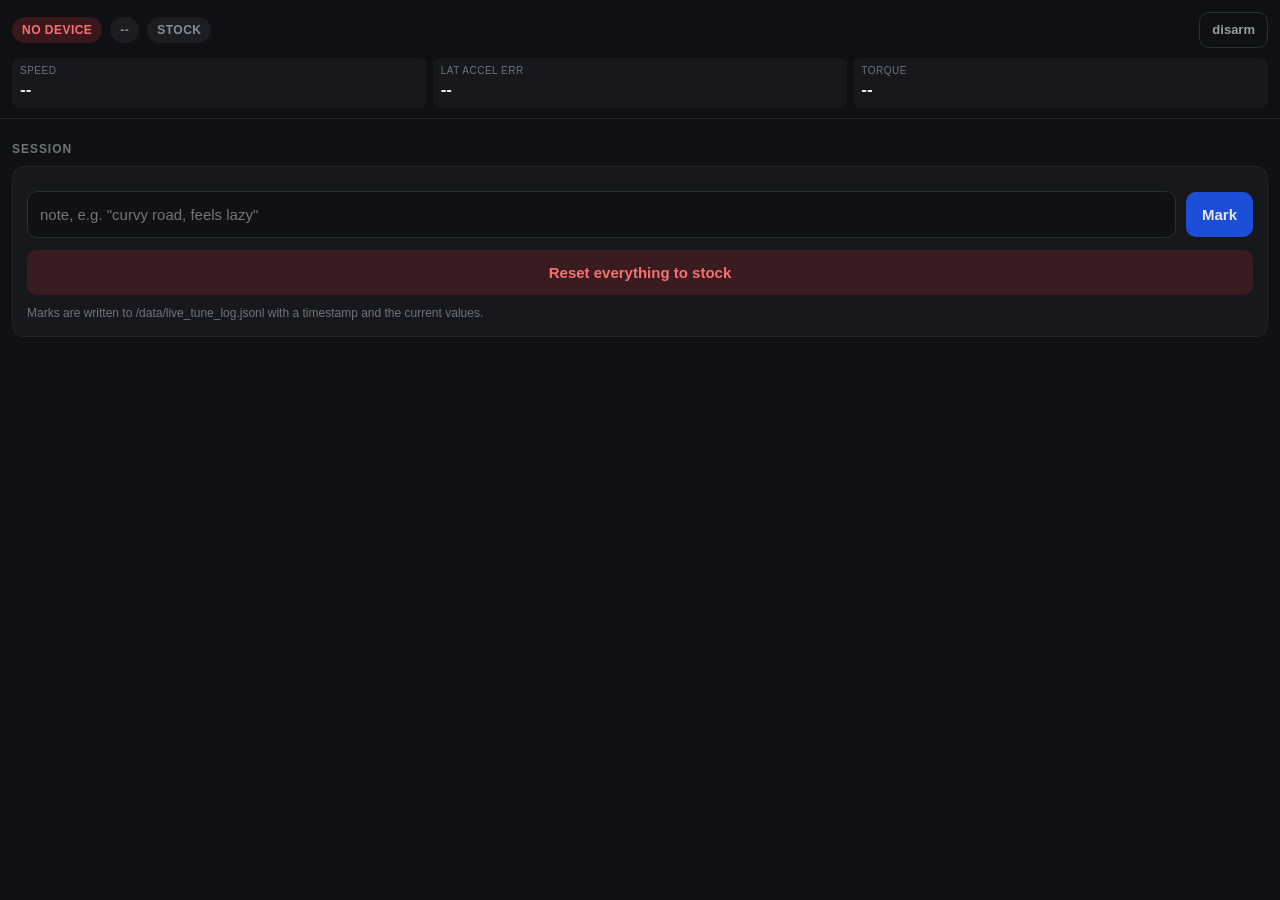
==== selfdrive/livetuned/index.html @ ad7f8e39 "tune server" ====
<!DOCTYPE html>
<html lang="en">
<head>
<meta charset="utf-8">
<meta name="viewport" content="width=device-width, initial-scale=1, viewport-fit=cover">
<meta name="theme-color" content="#101114">
<title>lat tune</title>
<style>
  * { box-sizing: border-box; -webkit-tap-highlight-color: transparent; }
  body {
    margin: 0; padding: 0 12px calc(24px + env(safe-area-inset-bottom));
    background: #101114; color: #e8e8ea;
    font: 15px/1.4 -apple-system, BlinkMacSystemFont, "Segoe UI", Roboto, sans-serif;
    -webkit-text-size-adjust: 100%;
  }
  header {
    position: sticky; top: 0; z-index: 10;
    background: rgba(16,17,20,.96); backdrop-filter: blur(8px);
    padding: 12px 0 10px; margin: 0 -12px 12px; padding-left: 12px; padding-right: 12px;
    border-bottom: 1px solid #26272c;
  }
  .statusrow { display: flex; gap: 8px; align-items: center; flex-wrap: wrap; }
  .pill {
    font-size: 12px; font-weight: 600; letter-spacing: .04em; text-transform: uppercase;
    padding: 5px 10px; border-radius: 999px; background: #1c1d22; color: #8b8d96;
  }
  .pill.on  { background: #14361f; color: #4ade80; }
  .pill.off { background: #38181b; color: #f87171; }
  .pill.warn{ background: #3a2e10; color: #fbbf24; }
  .metrics {
    display: grid; grid-template-columns: repeat(3, 1fr); gap: 6px; margin-top: 10px;
  }
  .metric { background: #17181d; border-radius: 8px; padding: 6px 8px; }
  .metric .k { font-size: 10px; color: #71737c; text-transform: uppercase; letter-spacing: .05em; }
  .metric .v { font-size: 17px; font-weight: 650; font-variant-numeric: tabular-nums; }

  h2 {
    font-size: 12px; text-transform: uppercase; letter-spacing: .08em;
    color: #71737c; margin: 22px 0 8px;
  }
  .knob {
    background: #17181d; border: 1px solid #23242a; border-radius: 12px;
    padding: 12px 14px 14px; margin-bottom: 10px;
  }
  .knob.modified { border-color: #3b6ea5; }
  .knob .top { display: flex; justify-content: space-between; align-items: baseline; gap: 10px; }
  .knob .label { font-weight: 600; font-size: 15px; }
  .knob .val { font-size: 26px; font-weight: 700; font-variant-numeric: tabular-nums; }
  .knob .stock { font-size: 11px; color: #71737c; margin-top: 2px; }
  .knob .desc { font-size: 12px; color: #71737c; margin-top: 6px; }

  .row { display: flex; align-items: center; gap: 10px; margin-top: 12px; }
  button {
    font: inherit; color: #e8e8ea; background: #23242b; border: none;
    border-radius: 10px; padding: 12px 16px; font-weight: 600; cursor: pointer;
  }
  button:active { background: #34363f; }
  .step {
    flex: 0 0 62px; height: 52px; font-size: 24px; font-weight: 700;
  }
  input[type=range] {
    flex: 1; -webkit-appearance: none; appearance: none; height: 52px;
    background: transparent; margin: 0;
  }
  input[type=range]::-webkit-slider-runnable-track {
    height: 8px; border-radius: 4px; background: #2c2e36;
  }
  input[type=range]::-webkit-slider-thumb {
    -webkit-appearance: none; appearance: none;
    width: 34px; height: 34px; border-radius: 50%; background: #e8e8ea;
    margin-top: -13px; box-shadow: 0 1px 4px rgba(0,0,0,.5);
  }
  input[type=range]::-moz-range-track { height: 8px; border-radius: 4px; background: #2c2e36; }
  input[type=range]::-moz-range-thumb {
    width: 34px; height: 34px; border: none; border-radius: 50%; background: #e8e8ea;
  }
  input[type=text] {
    flex: 1; font: inherit; padding: 12px; border-radius: 10px;
    border: 1px solid #2c2e36; background: #101114; color: #e8e8ea;
  }
  .wide { flex: 1; }
  .danger { background: #3a1c20; color: #f87171; }
  .primary { background: #1d4ed8; }
  .ghost { background: transparent; border: 1px solid #2c2e36; color: #9a9ca4; font-size: 13px; padding: 8px 12px; }
  #toast {
    position: fixed; left: 50%; bottom: calc(20px + env(safe-area-inset-bottom));
    transform: translateX(-50%) translateY(20px);
    background: #e8e8ea; color: #101114; font-weight: 600;
    padding: 10px 18px; border-radius: 999px; opacity: 0;
    transition: opacity .2s, transform .2s; pointer-events: none; z-index: 20;
  }
  #toast.show { opacity: 1; transform: translateX(-50%) translateY(0); }
</style>
</head>
<body>

<header>
  <div class="statusrow">
    <span class="pill" id="p-conn">connecting</span>
    <span class="pill" id="p-eng">--</span>
    <span class="pill" id="p-tune">stock</span>
    <button class="ghost" id="btn-arm" style="margin-left:auto">disarm</button>
  </div>
  <div class="metrics">
    <div class="metric"><div class="k">speed</div><div class="v" id="m-speed">--</div></div>
    <div class="metric"><div class="k">lat accel err</div><div class="v" id="m-err">--</div></div>
    <div class="metric"><div class="k">torque</div><div class="v" id="m-out">--</div></div>
  </div>
</header>

<main id="knobs"></main>

<h2>session</h2>
<div class="knob">
  <div class="row">
    <input type="text" id="note" placeholder="note, e.g. &quot;curvy road, feels lazy&quot;">
    <button class="primary" id="btn-snap">Mark</button>
  </div>
  <div class="row">
    <button class="danger wide" id="btn-reset">Reset everything to stock</button>
  </div>
  <div class="desc" style="font-size:12px;color:#71737c;margin-top:10px">
    Marks are written to /data/live_tune_log.jsonl with a timestamp and the current values.
  </div>
</div>

<div id="toast"></div>

<script>
"use strict";

var GROUPS = { torque: "torque", pid: "pid gains", plan: "planner / lookahead" };

var knobs = [], defaults = {}, values = {}, enabled = false;
var dragging = null;      // key currently being dragged, so polling can't yank the slider
var pendingUntil = 0;     // ignore server values briefly after a local write

function toast(msg) {
  var t = document.getElementById("toast");
  t.textContent = msg;
  t.classList.add("show");
  clearTimeout(t._timer);
  t._timer = setTimeout(function () { t.classList.remove("show"); }, 1400);
}

function decimals(step) {
  var s = String(step);
  return s.indexOf(".") < 0 ? 0 : s.length - s.indexOf(".") - 1;
}

function fmt(knob, v) {
  return Number(v).toFixed(decimals(knob.step)) + (knob.unit ? " " + knob.unit : "");
}

function effective(knob) {
  if (knob.key in values) return values[knob.key];
  if (knob.key in defaults) return defaults[knob.key];
  return (knob.min + knob.max) / 2;
}

function build() {
  var main = document.getElementById("knobs");
  main.innerHTML = "";
  var seen = {};

  knobs.forEach(function (knob) {
    if (!seen[knob.group]) {
      seen[knob.group] = true;
      var h = document.createElement("h2");
      h.textContent = GROUPS[knob.group] || knob.group;
      main.appendChild(h);
    }

    var el = document.createElement("div");
    el.className = "knob";
    el.id = "knob-" + knob.key;
    el.innerHTML =
      '<div class="top"><div><div class="label"></div><div class="stock"></div></div>' +
      '<div class="val"></div></div>' +
      '<div class="row"><button class="step" data-dir="-1">&minus;</button>' +
      '<input type="range"><button class="step" data-dir="1">+</button></div>' +
      '<div class="desc"></div>';
    el.querySelector(".label").textContent = knob.label;
    el.querySelector(".desc").textContent = knob.desc;

    var slider = el.querySelector("input");
    slider.min = knob.min; slider.max = knob.max; slider.step = knob.step;

    slider.addEventListener("input", function () {
      dragging = knob.key;
      values[knob.key] = parseFloat(slider.value);
      render();
    });
    var commit = function () {
      if (dragging !== knob.key) return;
      dragging = null;
      send(knob.key, parseFloat(slider.value));
    };
    slider.addEventListener("change", commit);
    slider.addEventListener("pointerup", commit);
    slider.addEventListener("touchend", commit);

    el.querySelectorAll(".step").forEach(function (btn) {
      btn.addEventListener("click", function () {
        var dir = parseFloat(btn.dataset.dir);
        var next = effective(knob) + dir * knob.step;
        next = Math.min(knob.max, Math.max(knob.min, next));
        // step is often fractional, so round away accumulated float error
        next = parseFloat(next.toFixed(decimals(knob.step) + 2));
        values[knob.key] = next;
        render();
        send(knob.key, next);
      });
    });

    main.appendChild(el);
  });
}

function render() {
  var modified = 0;
  knobs.forEach(function (knob) {
    var el = document.getElementById("knob-" + knob.key);
    if (!el) return;
    var v = effective(knob);
    el.querySelector(".val").textContent = fmt(knob, v);
    if (dragging !== knob.key) el.querySelector("input").value = v;

    var isMod = knob.key in values;
    if (isMod) modified++;
    el.classList.toggle("modified", isMod);

    var stock = el.querySelector(".stock");
    if (knob.key in defaults) {
      var d = defaults[knob.key];
      var delta = v - d;
      stock.textContent = "stock " + fmt(knob, d) +
        (isMod && Math.abs(delta) > 1e-9 ? "  (" + (delta > 0 ? "+" : "") + delta.toFixed(decimals(knob.step)) + ")" : "");
    } else {
      stock.textContent = "";
    }
  });

  var pt = document.getElementById("p-tune");
  if (!enabled || modified === 0) {
    pt.textContent = "stock"; pt.className = "pill";
  } else {
    pt.textContent = modified + " live"; pt.className = "pill warn";
  }
  document.getElementById("btn-arm").textContent = enabled ? "disarm" : "arm";
}

function renderStatus(s) {
  var pc = document.getElementById("p-conn");
  pc.textContent = s.alive ? "onroad" : "offroad";
  pc.className = "pill " + (s.alive ? "on" : "");

  var pe = document.getElementById("p-eng");
  if (!s.alive) { pe.textContent = "--"; pe.className = "pill"; }
  else if (s.active) { pe.textContent = "engaged"; pe.className = "pill on"; }
  else { pe.textContent = "not engaged"; pe.className = "pill off"; }

  var m = function (id, v) { document.getElementById(id).textContent = v; };
  m("m-speed", s.vEgoMph === undefined ? "--" : s.vEgoMph + " mph");
  m("m-err", s.latAccelError === undefined ? "--" : s.latAccelError.toFixed(2));
  m("m-out", s.output === undefined ? "--" : (s.saturated ? "SAT" : s.output.toFixed(2)));
}

function apply(data, fromWrite) {
  var first = knobs.length === 0;
  knobs = data.knobs;
  defaults = data.defaults || {};
  enabled = data.enabled;
  // don't stomp what the user is touching right now
  if (fromWrite || (dragging === null && Date.now() > pendingUntil)) {
    var held = dragging !== null && dragging in values ? values[dragging] : undefined;
    values = data.values || {};
    if (held !== undefined) values[dragging] = held;
  }
  if (first) build();
  render();
  renderStatus(data.status || {});
}

function post(path, body, ok) {
  pendingUntil = Date.now() + 1000;
  fetch(path, { method: "POST", body: JSON.stringify(body || {}) })
    .then(function (r) { return r.json(); })
    .then(function (d) { apply(d, true); if (ok) ok(); })
    .catch(function () { toast("lost connection"); });
}

function send(key, value) {
  post("/api/set", { key: key, value: value });
}

function poll() {
  fetch("/api/state")
    .then(function (r) { return r.json(); })
    .then(function (d) { apply(d, false); })
    .catch(function () {
      document.getElementById("p-conn").textContent = "no device";
      document.getElementById("p-conn").className = "pill off";
    });
}

document.getElementById("btn-arm").addEventListener("click", function () {
  post("/api/enabled", { enabled: !enabled }, function () {
    toast(enabled ? "live tune armed" : "back to stock");
  });
});

document.getElementById("btn-reset").addEventListener("click", function () {
  if (!confirm("Clear all overrides and go back to the car's stock tune?")) return;
  post("/api/reset", {}, function () { toast("reset to stock"); });
});

document.getElementById("btn-snap").addEventListener("click", function () {
  var note = document.getElementById("note");
  post("/api/snapshot", { note: note.value }, function () {
    note.value = "";
    note.blur();
    toast("marked");
  });
});

poll();
setInterval(function () { if (!document.hidden) poll(); }, 1000);
</script>
</body>
</html>
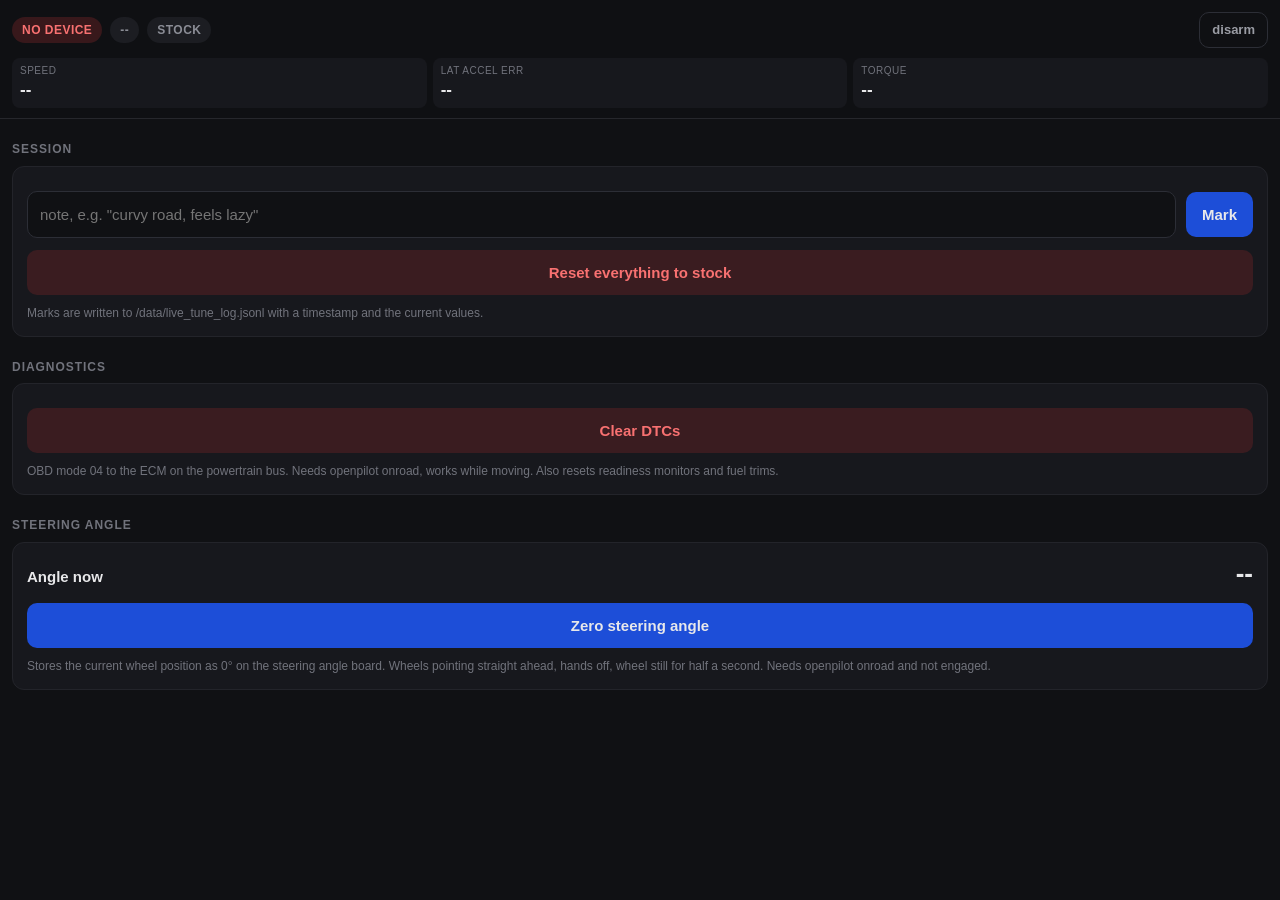
==== commit 367054cb: "sync with the device: china-sas steering angle board, lagd/torqued port, live tuning, UI and launch " ====
--- a/selfdrive/livetuned/index.html
+++ b/selfdrive/livetuned/index.html
@@ -48,6 +48,8 @@
   .knob .val { font-size: 26px; font-weight: 700; font-variant-numeric: tabular-nums; }
   .knob .stock { font-size: 11px; color: #71737c; margin-top: 2px; }
   .knob .desc { font-size: 12px; color: #71737c; margin-top: 6px; }
+  .knob .unpin { display: none; margin-top: 6px; padding: 4px 10px; font-size: 12px; }
+  .knob.modified .unpin { display: inline-block; }
 
   .row { display: flex; align-items: center; gap: 10px; margin-top: 12px; }
   button {
@@ -82,6 +84,7 @@
   .danger { background: #3a1c20; color: #f87171; }
   .primary { background: #1d4ed8; }
   .ghost { background: transparent; border: 1px solid #2c2e36; color: #9a9ca4; font-size: 13px; padding: 8px 12px; }
+  button:disabled { opacity: 0.5; }
   #toast {
     position: fixed; left: 50%; bottom: calc(20px + env(safe-area-inset-bottom));
     transform: translateX(-50%) translateY(20px);
@@ -124,6 +127,34 @@
   </div>
 </div>
 
+<h2>diagnostics</h2>
+<div class="knob">
+  <div class="row">
+    <button class="danger wide" id="btn-dtc">Clear DTCs</button>
+  </div>
+  <div class="desc" id="dtc-result" style="font-size:13px;margin-top:10px"></div>
+  <div class="desc" style="font-size:12px;color:#71737c;margin-top:10px">
+    OBD mode 04 to the ECM on the powertrain bus. Needs openpilot onroad, works while moving.
+    Also resets readiness monitors and fuel trims.
+  </div>
+</div>
+
+<h2>steering angle</h2>
+<div class="knob">
+  <div class="top">
+    <div><div class="label">Angle now</div></div>
+    <div class="val" id="sas-angle">--</div>
+  </div>
+  <div class="row">
+    <button class="primary wide" id="btn-sas-zero">Zero steering angle</button>
+  </div>
+  <div class="desc" id="sas-result" style="font-size:13px;margin-top:10px"></div>
+  <div class="desc" style="font-size:12px;color:#71737c;margin-top:10px">
+    Stores the current wheel position as 0&deg; on the steering angle board. Wheels pointing
+    straight ahead, hands off, wheel still for half a second. Needs openpilot onroad and not engaged.
+  </div>
+</div>
+
 <div id="toast"></div>
 
 <script>
@@ -155,7 +186,7 @@
 function effective(knob) {
   if (knob.key in values) return values[knob.key];
   if (knob.key in defaults) return defaults[knob.key];
-  return (knob.min + knob.max) / 2;
+  return knob.default;
 }
 
 function build() {
@@ -175,7 +206,8 @@
     el.className = "knob";
     el.id = "knob-" + knob.key;
     el.innerHTML =
-      '<div class="top"><div><div class="label"></div><div class="stock"></div></div>' +
+      '<div class="top"><div><div class="label"></div><div class="stock"></div>' +
+      '<button class="ghost unpin">reset to stock</button></div>' +
       '<div class="val"></div></div>' +
       '<div class="row"><button class="step" data-dir="-1">&minus;</button>' +
       '<input type="range"><button class="step" data-dir="1">+</button></div>' +
@@ -213,6 +245,12 @@
       });
     });
 
+    el.querySelector(".unpin").addEventListener("click", function () {
+      delete values[knob.key];
+      render();
+      send(knob.key, null);  // null clears just this override on the server
+    });
+
     main.appendChild(el);
   });
 }
@@ -264,6 +302,7 @@
   m("m-speed", s.vEgoMph === undefined ? "--" : s.vEgoMph + " mph");
   m("m-err", s.latAccelError === undefined ? "--" : s.latAccelError.toFixed(2));
   m("m-out", s.output === undefined ? "--" : (s.saturated ? "SAT" : s.output.toFixed(2)));
+  m("sas-angle", s.steeringAngleDeg === undefined ? "--" : s.steeringAngleDeg.toFixed(1) + "\u00b0");
 }
 
 function apply(data, fromWrite) {
@@ -325,6 +364,45 @@
 });
 
 poll();
+function dtcSummary(st) {
+  if (!st) return "?";
+  var codes = st.codes ? (st.codes.length ? st.codes.join(", ") : "none") : st.count + " code(s)";
+  return "MIL " + (st.mil ? "on" : "off") + ", " + codes;
+}
+
+document.getElementById("btn-dtc").addEventListener("click", function () {
+  if (!confirm("Clear all DTCs? This also resets readiness monitors and fuel trims.")) return;
+  var btn = this, out = document.getElementById("dtc-result");
+  btn.disabled = true;
+  out.textContent = "clearing...";
+  fetch("/api/clear_dtc", { method: "POST", body: "{}" })
+    .then(function (r) { return r.json(); })
+    .then(function (d) {
+      out.textContent = d.ok ? "before: " + dtcSummary(d.before) + " \u2192 after: " + dtcSummary(d.after)
+                             : "not cleared: " + d.msg;
+      toast(d.ok ? "DTCs cleared" : "not cleared");
+    })
+    .catch(function () { out.textContent = ""; toast("lost connection"); })
+    .finally(function () { btn.disabled = false; });
+});
+
+document.getElementById("btn-sas-zero").addEventListener("click", function () {
+  if (!confirm("Wheels straight, hands off? This sets the current position as 0\u00b0.")) return;
+  var btn = this, out = document.getElementById("sas-result");
+  btn.disabled = true;
+  out.textContent = "zeroing, keep the wheel still...";
+  fetch("/api/sas_zero", { method: "POST", body: "{}" })
+    .then(function (r) { return r.json(); })
+    .then(function (d) {
+      out.textContent = d.ok ? "zeroed: " + d.before + "\u00b0 \u2192 " + (d.after === null ? "?" : d.after + "\u00b0")
+                             : "not zeroed: " + d.msg;
+      toast(d.ok ? "steering angle zeroed" : "not zeroed");
+      poll();
+    })
+    .catch(function () { out.textContent = ""; toast("lost connection"); })
+    .finally(function () { btn.disabled = false; });
+});
+
 setInterval(function () { if (!document.hidden) poll(); }, 1000);
 </script>
 </body>
